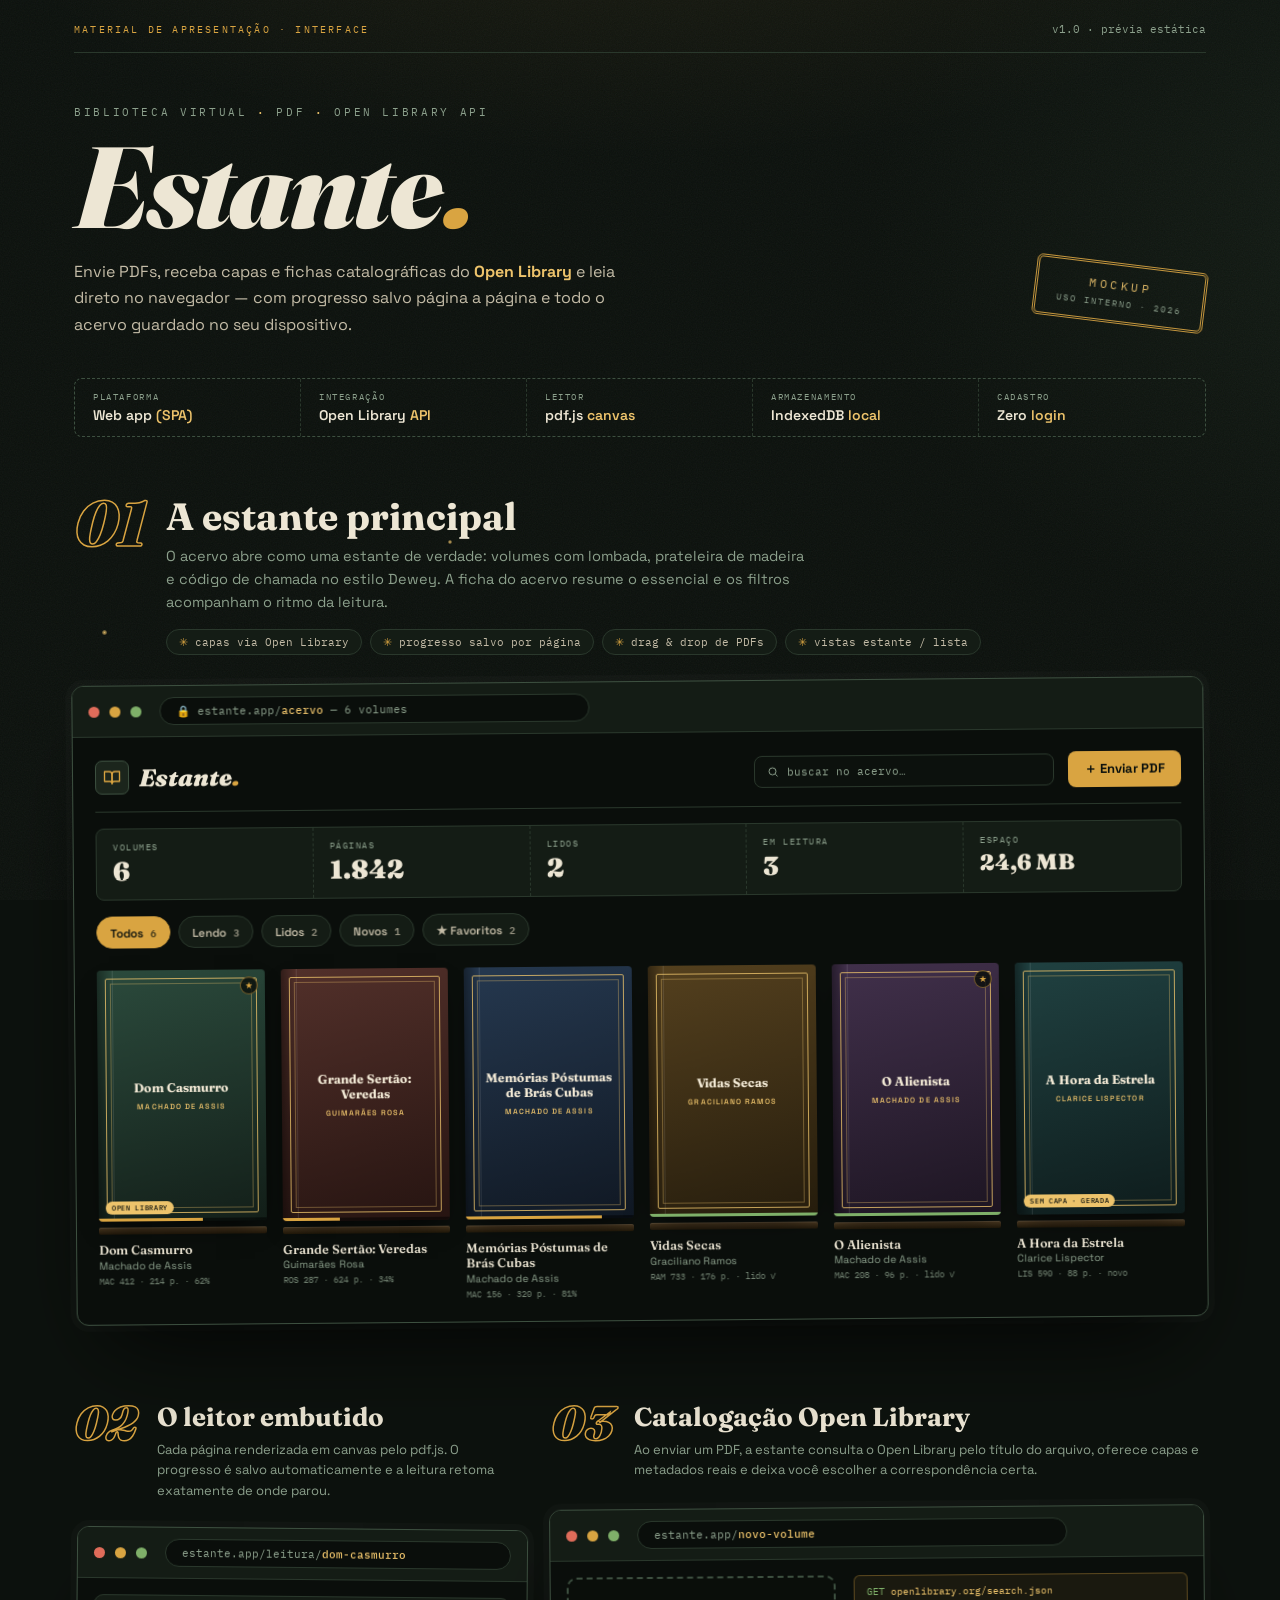
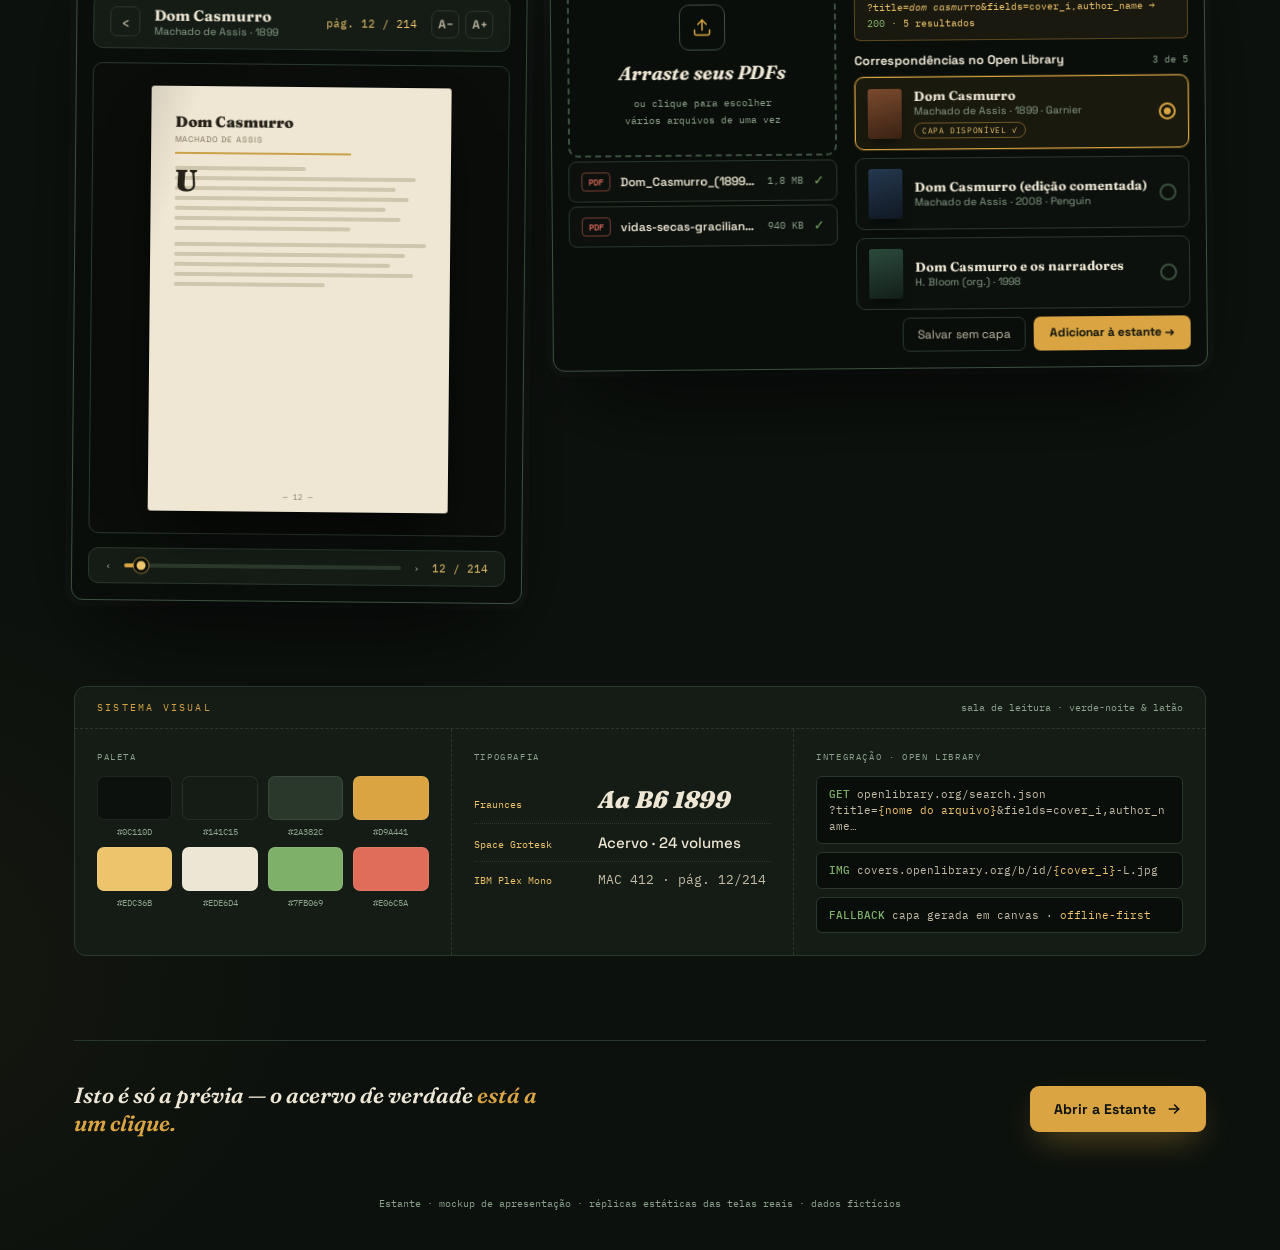
==== public/mockup.html @ 426e24e7 "task snapshot 848d4f29-ec93-4cf8-9ff9-d330c92dd422" ====
<!doctype html>
<html lang="pt-BR">
<head>
<meta charset="UTF-8" />
<meta name="viewport" content="width=device-width, initial-scale=1.0" />
<title>Estante · Mockup de apresentação</title>
<link rel="preconnect" href="https://fonts.googleapis.com" />
<link rel="preconnect" href="https://fonts.gstatic.com" crossorigin />
<link href="https://fonts.googleapis.com/css2?family=Fraunces:ital,opsz,wght@0,9..144,500;0,9..144,600;0,9..144,700;0,9..144,900;1,9..144,600;1,9..144,900&family=IBM+Plex+Mono:wght@400;500&family=Space+Grotesk:wght@400;500;600;700&display=swap" rel="stylesheet" />
<style>
  :root {
    --night: #0c110d;
    --deep: #0a0e0b;
    --surface: #141c15;
    --raise: #1b251c;
    --line: #2a382c;
    --line2: #3d5040;
    --paper: #ede6d4;
    --paper2: #c4bca7;
    --muted: #8ca08c;
    --brass: #d9a441;
    --brass2: #edc36b;
    --moss: #7fb069;
    --ember: #e06c5a;
    --page: #efe7d3;
  }
  * { box-sizing: border-box; margin: 0; padding: 0; }
  html { scroll-behavior: smooth; }
  body {
    font-family: "Space Grotesk", sans-serif;
    color: var(--paper);
    background:
      radial-gradient(1100px 520px at 50% -180px, rgba(217,164,65,.09), transparent 65%),
      radial-gradient(900px 700px at 110% 8%, rgba(63,92,66,.14), transparent 60%),
      radial-gradient(800px 700px at -10% 90%, rgba(217,164,65,.05), transparent 55%),
      var(--night);
    min-height: 100vh;
    overflow-x: hidden;
  }
  body::before {
    content: ""; position: fixed; inset: 0; z-index: 0; pointer-events: none; opacity: .05;
    background-image: url("data:image/svg+xml,%3Csvg xmlns='http://www.w3.org/2000/svg' width='140' height='140'%3E%3Cfilter id='n'%3E%3CfeTurbulence type='fractalNoise' baseFrequency='0.85' numOctaves='3' stitchTiles='stitch'/%3E%3C/filter%3E%3Crect width='100%25' height='100%25' filter='url(%23n)'/%3E%3C/svg%3E");
  }
  ::selection { background: rgba(217,164,65,.35); color: #fff8e8; }
  .wrap { max-width: 1180px; margin: 0 auto; padding: 0 24px; position: relative; z-index: 1; }
  .mono { font-family: "IBM Plex Mono", monospace; }
  .disp { font-family: "Fraunces", Georgia, serif; }

  /* poeira dourada */
  .dust { position: fixed; border-radius: 9999px; pointer-events: none; z-index: 0;
    background: radial-gradient(circle, rgba(237,195,107,.9), rgba(237,195,107,0));
    animation: float linear infinite; }
  @keyframes float {
    0% { transform: translateY(20px); opacity: 0; }
    12% { opacity: .5; } 85% { opacity: .25; }
    100% { transform: translateY(-60vh) translateX(26px); opacity: 0; }
  }

  /* cabeçalho ficha catalográfica */
  .topline { display: flex; justify-content: space-between; align-items: center; padding: 22px 0 16px;
    border-bottom: 1px solid var(--line); }
  .topline .tag { font-size: 10px; letter-spacing: .22em; text-transform: uppercase; color: var(--brass); }
  .topline .ver { font-size: 11px; color: var(--muted); }

  .masthead { display: grid; grid-template-columns: 1fr auto; align-items: end; gap: 24px; padding: 52px 0 26px; }
  .kicker { font-size: 11px; letter-spacing: .24em; text-transform: uppercase; color: var(--muted); }
  .kicker b { color: var(--brass2); font-weight: 500; }
  h1 { font-family: "Fraunces", serif; font-weight: 900; font-style: italic;
    font-size: clamp(56px, 9vw, 118px); line-height: .92; letter-spacing: -.02em; margin-top: 14px; }
  h1 .amp { color: var(--brass); }
  .lede { max-width: 560px; margin-top: 20px; color: var(--paper2); font-size: 16px; line-height: 1.65; }
  .stamp { justify-self: end; transform: rotate(7deg); border: 3px double var(--brass);
    color: var(--brass2); padding: 12px 20px; text-align: center; border-radius: 6px;
    font-family: "IBM Plex Mono", monospace; font-size: 12px; letter-spacing: .3em; text-transform: uppercase;
    opacity: .9; animation: stampIn .5s cubic-bezier(.2,1.4,.4,1) .3s both; margin-bottom: 14px; }
  .stamp small { display: block; font-size: 9px; letter-spacing: .22em; color: var(--muted); margin-top: 5px; }
  @keyframes stampIn { from { opacity: 0; transform: rotate(16deg) scale(1.6); } to { opacity: .9; transform: rotate(7deg) scale(1); } }

  .specrow { display: flex; flex-wrap: wrap; gap: 0; border: 1px dashed var(--line2); border-radius: 8px;
    overflow: hidden; margin: 14px 0 60px; }
  .specrow > div { flex: 1 1 150px; padding: 12px 18px; border-right: 1px dashed var(--line); }
  .specrow > div:last-child { border-right: 0; }
  .specrow .k { font-family: "IBM Plex Mono", monospace; font-size: 9px; letter-spacing: .18em;
    text-transform: uppercase; color: var(--muted); }
  .specrow .v { font-size: 14px; font-weight: 600; margin-top: 4px; }
  .specrow .v em { color: var(--brass2); font-style: normal; }

  /* seções de tela */
  .screen-sec { margin-bottom: 84px; }
  .sec-head { display: grid; grid-template-columns: auto 1fr; gap: 20px; align-items: start; margin-bottom: 26px; }
  .sec-num { font-family: "Fraunces", serif; font-weight: 900; font-style: italic; font-size: 64px; line-height: .8;
    color: transparent; -webkit-text-stroke: 1.5px var(--brass); }
  .sec-head h2 { font-family: "Fraunces", serif; font-weight: 700; font-size: clamp(26px, 3.4vw, 38px); line-height: 1.05; }
  .sec-head p { color: var(--muted); font-size: 14.5px; line-height: 1.6; margin-top: 8px; max-width: 640px; }
  .points { display: flex; flex-wrap: wrap; gap: 8px; margin-top: 14px; }
  .points span { font-family: "IBM Plex Mono", monospace; font-size: 11px; color: var(--paper2);
    border: 1px solid var(--line); border-radius: 999px; padding: 5px 12px; background: var(--surface); }
  .points span::before { content: "✳ "; color: var(--brass); }

  /* moldura de navegador */
  .frame { border: 1px solid var(--line2); border-radius: 12px; overflow: hidden; background: var(--deep);
    box-shadow: 0 44px 90px -30px rgba(0,0,0,.85), 0 0 0 6px rgba(255,255,255,.02);
    transition: transform .45s cubic-bezier(.2,.7,.3,1), box-shadow .45s ease; }
  .frame:hover { transform: translateY(-8px) rotate(0deg) !important;
    box-shadow: 0 60px 110px -30px rgba(0,0,0,.9), 0 0 70px -18px rgba(217,164,65,.22); }
  .tilt-l { transform: rotate(-.5deg); }
  .tilt-r { transform: rotate(.55deg); }
  .chrome { display: flex; align-items: center; gap: 10px; padding: 11px 16px; background: var(--surface);
    border-bottom: 1px solid var(--line); }
  .chrome i { width: 11px; height: 11px; border-radius: 50%; display: inline-block; }
  .chrome .r { background: #e06c5a; } .chrome .y { background: #d9a441; } .chrome .g { background: #7fb069; }
  .chrome .url { margin-left: 8px; flex: 1; max-width: 430px; background: var(--deep); border: 1px solid var(--line);
    border-radius: 999px; padding: 6px 16px; font-family: "IBM Plex Mono", monospace; font-size: 11px; color: var(--muted);
    white-space: nowrap; overflow: hidden; text-overflow: ellipsis; }
  .chrome .url b { color: var(--brass2); font-weight: 500; }
  .canvas { padding: 22px; }

  /* ===== réplica 1: estante ===== */
  .appbar { display: flex; align-items: center; gap: 14px; padding-bottom: 16px; border-bottom: 1px solid var(--line); }
  .mark { display: flex; align-items: center; gap: 10px; }
  .mark .glyph { width: 34px; height: 34px; border-radius: 7px; background: var(--raise); border: 1px solid var(--line2);
    display: grid; place-items: center; }
  .mark .glyph svg { width: 18px; height: 18px; }
  .mark .nm { font-family: "Fraunces", serif; font-weight: 900; font-style: italic; font-size: 24px; }
  .mark .nm span { color: var(--brass); }
  .search { flex: 1; max-width: 300px; margin-left: auto; display: flex; align-items: center; gap: 8px;
    background: var(--night); border: 1px solid var(--line); border-radius: 8px; padding: 8px 12px; color: var(--muted);
    font-family: "IBM Plex Mono", monospace; font-size: 11px; }
  .btn-brass { background: var(--brass); color: var(--night); font-weight: 700; font-size: 13px; border-radius: 8px;
    padding: 9px 16px; white-space: nowrap; }
  .stats { display: grid; grid-template-columns: repeat(5, 1fr); border: 1px solid var(--line); border-radius: 8px;
    margin: 16px 0; background: var(--surface); }
  .stats > div { padding: 12px 16px; border-right: 1px dashed var(--line); }
  .stats > div:last-child { border-right: 0; }
  .stats .k { font-family: "IBM Plex Mono", monospace; font-size: 8.5px; letter-spacing: .18em;
    text-transform: uppercase; color: var(--muted); }
  .stats .v { font-family: "Fraunces", serif; font-weight: 900; font-size: 26px; margin-top: 3px; }
  .chips { display: flex; gap: 8px; margin-bottom: 22px; }
  .chip { border: 1px solid var(--line); border-radius: 999px; padding: 6px 13px; font-size: 11.5px; font-weight: 600;
    color: var(--paper2); background: var(--surface); }
  .chip.on { background: var(--brass); color: var(--night); border-color: var(--brass); }
  .chip small { font-family: "IBM Plex Mono", monospace; font-size: 9.5px; opacity: .75; margin-left: 4px; }

  .shelfgrid { display: grid; grid-template-columns: repeat(6, 1fr); gap: 16px; }
  .vol {}
  .cov { position: relative; aspect-ratio: 2/3; border-radius: 4px; overflow: hidden;
    box-shadow: 0 12px 26px -12px rgba(0,0,0,.85); transition: transform .35s cubic-bezier(.2,.7,.3,1); }
  .vol:hover .cov { transform: translateY(-7px); }
  .cov .inner { position: absolute; inset: 8px; border: 1.5px solid rgba(237,195,107,.8); border-radius: 2px;
    display: flex; flex-direction: column; align-items: center; justify-content: center; text-align: center; padding: 8px; }
  .cov .inner::after { content: ""; position: absolute; inset: 4px; border: 1px solid rgba(237,195,107,.35); }
  .cov .bt { font-family: "Fraunces", serif; font-weight: 700; font-size: 12.5px; line-height: 1.2; color: #f3ead6; }
  .cov .ba { font-size: 7.5px; letter-spacing: .14em; text-transform: uppercase; color: rgba(237,195,107,.95);
    margin-top: 7px; font-weight: 600; }
  .cov .spine { position: absolute; inset: 0 auto 0 0; width: 9%;
    background: linear-gradient(90deg, rgba(0,0,0,.4), transparent); }
  .cov .spine::after { content: ""; position: absolute; left: 9%; top: 0; bottom: 0; width: 1px; background: rgba(255,255,255,.1); left: 100%; }
  .cov .star { position: absolute; top: 7px; right: 7px; width: 18px; height: 18px; border-radius: 50%;
    background: rgba(10,14,11,.8); border: 1px solid rgba(217,164,65,.5); display: grid; place-items: center;
    color: var(--brass); font-size: 9px; }
  .cov .prog { position: absolute; left: 0; right: 0; bottom: 0; height: 3px; background: rgba(0,0,0,.5); }
  .cov .prog i { display: block; height: 100%; background: var(--brass); }
  .cov .prog i.done { background: var(--moss); }
  .cov .ol { position: absolute; left: 7px; bottom: 7px; font-family: "IBM Plex Mono", monospace; font-size: 6.5px;
    letter-spacing: .1em; color: var(--night); background: var(--brass2); padding: 2px 6px; border-radius: 99px; font-weight: 500; }
  .wood { margin-top: 6px; height: 7px; border-radius: 2px;
    background: linear-gradient(180deg, #4a3820, #332614 55%, #211809);
    box-shadow: 0 6px 10px -4px rgba(0,0,0,.7), inset 0 1px 0 rgba(255,255,255,.08); }
  .cap { margin-top: 8px; }
  .cap .t { font-family: "Fraunces", serif; font-weight: 600; font-size: 12.5px; line-height: 1.25; }
  .cap .a { font-size: 10.5px; color: var(--muted); margin-top: 1px; }
  .cap .cn { font-family: "IBM Plex Mono", monospace; font-size: 8.5px; color: rgba(140,160,140,.8); margin-top: 3px; }

  /* ===== réplica 2: leitor ===== */
  .duo { display: grid; grid-template-columns: 1.25fr 1fr; gap: 26px; align-items: start; }
  .r-toolbar { display: flex; align-items: center; gap: 14px; background: var(--surface); border: 1px solid var(--line);
    border-radius: 10px; padding: 10px 16px; }
  .r-toolbar .back { width: 30px; height: 30px; border-radius: 7px; border: 1px solid var(--line); display: grid;
    place-items: center; color: var(--paper2); font-size: 16px; }
  .r-toolbar .tt { font-family: "Fraunces", serif; font-weight: 700; font-size: 15px; }
  .r-toolbar .tt small { display: block; font-family: "Space Grotesk", sans-serif; font-weight: 400; font-size: 10.5px; color: var(--muted); }
  .r-toolbar .pg { margin-left: auto; font-family: "IBM Plex Mono", monospace; font-size: 11px; color: var(--brass2); }
  .r-toolbar .zoom { display: flex; gap: 6px; }
  .r-toolbar .zoom b { width: 28px; height: 28px; border: 1px solid var(--line); border-radius: 7px; display: grid;
    place-items: center; font-size: 12px; color: var(--paper2); font-weight: 600; }
  .r-body { margin-top: 14px; background: #0a0d0a; border: 1px solid var(--line); border-radius: 10px; padding: 22px;
    display: grid; place-items: center; }
  .page { width: min(300px, 100%); aspect-ratio: 595/842; background: var(--page); border-radius: 3px; position: relative;
    box-shadow: 0 24px 50px -18px rgba(0,0,0,.9), 0 0 0 1px rgba(0,0,0,.4); padding: 26px 24px;
    background-image: linear-gradient(105deg, rgba(0,0,0,.10), transparent 12%); }
  .page .ph { font-family: "Fraunces", serif; font-weight: 900; font-size: 15px; color: #26221a; }
  .page .pa { font-size: 8px; letter-spacing: .12em; text-transform: uppercase; color: #7a6f57; margin: 3px 0 8px; }
  .page .rule { height: 1.5px; background: #c9a24a; margin-bottom: 12px; width: 70%; }
  .page .ln { height: 4px; border-radius: 2px; background: #cfc6ae; margin-bottom: 6px; }
  .page .dc { float: left; font-family: "Fraunces", serif; font-weight: 900; font-size: 30px; line-height: .9;
    color: #26221a; margin: 1px 6px 0 0; }
  .page .pn { position: absolute; bottom: 10px; left: 0; right: 0; text-align: center;
    font-family: "IBM Plex Mono", monospace; font-size: 8px; color: #8a7f64; }
  .r-slider { margin-top: 14px; display: flex; align-items: center; gap: 12px; background: var(--surface);
    border: 1px solid var(--line); border-radius: 10px; padding: 10px 16px; }
  .r-slider .tr { flex: 1; height: 4px; border-radius: 4px;
    background: linear-gradient(90deg, var(--brass) 6%, var(--line) 6%); position: relative; }
  .r-slider .tr i { position: absolute; left: 6%; top: 50%; transform: translate(-50%,-50%); width: 15px; height: 15px;
    border-radius: 50%; background: var(--brass2); border: 3px solid var(--deep);
    box-shadow: 0 0 0 1px rgba(217,164,65,.6); }
  .r-slider .lb { font-family: "IBM Plex Mono", monospace; font-size: 10.5px; color: var(--muted); white-space: nowrap; }

  /* ===== réplica 3: catalogação ===== */
  .cat { display: grid; grid-template-columns: 1fr 1.2fr; gap: 18px; }
  .drop { border: 2px dashed var(--line2); border-radius: 10px; display: flex; flex-direction: column; gap: 10px;
    align-items: center; justify-content: center; text-align: center; padding: 26px 18px; background: rgba(10,14,11,.5); }
  .drop .ic { width: 46px; height: 46px; border-radius: 10px; border: 1px solid var(--line2); display: grid;
    place-items: center; color: var(--brass); }
  .drop .h { font-family: "Fraunces", serif; font-weight: 700; font-style: italic; font-size: 19px; }
  .drop .s { font-family: "IBM Plex Mono", monospace; font-size: 10px; color: var(--muted); line-height: 1.7; }
  .filechip { display: flex; align-items: center; gap: 10px; border: 1px solid var(--line); border-radius: 8px;
    background: var(--night); padding: 10px 12px; margin-top: 4px; }
  .filechip .pdf { font-family: "IBM Plex Mono", monospace; font-size: 9px; font-weight: 500; color: var(--ember);
    border: 1px solid rgba(224,108,90,.5); border-radius: 4px; padding: 3px 6px; }
  .filechip .fn { font-size: 12px; font-weight: 600; flex: 1; white-space: nowrap; overflow: hidden; text-overflow: ellipsis; }
  .filechip .fs { font-family: "IBM Plex Mono", monospace; font-size: 10px; color: var(--muted); }
  .filechip .ok { color: var(--moss); font-size: 13px; }
  .api-chip { font-family: "IBM Plex Mono", monospace; font-size: 10px; color: var(--brass2); background: rgba(217,164,65,.08);
    border: 1px solid rgba(217,164,65,.35); border-radius: 6px; padding: 8px 12px; line-height: 1.6; margin-bottom: 12px; }
  .api-chip .mth { color: var(--moss); }
  .res-head { display: flex; align-items: center; justify-content: space-between; margin-bottom: 8px; }
  .res-head .t { font-size: 12.5px; font-weight: 700; }
  .res-head .n { font-family: "IBM Plex Mono", monospace; font-size: 10px; color: var(--muted); }
  .match { display: flex; gap: 12px; align-items: center; border: 1px solid var(--line); border-radius: 9px;
    padding: 10px 12px; margin-bottom: 8px; background: var(--night); transition: border-color .25s, transform .25s; }
  .match:hover { transform: translateX(4px); }
  .match.sel { border-color: var(--brass); background: rgba(217,164,65,.07); box-shadow: 0 0 0 1px rgba(217,164,65,.25); }
  .match .mc { width: 34px; height: 50px; border-radius: 3px; flex-shrink: 0; box-shadow: 0 6px 12px -5px rgba(0,0,0,.7); }
  .match .mi { flex: 1; min-width: 0; }
  .match .mt { font-family: "Fraunces", serif; font-weight: 700; font-size: 13px; white-space: nowrap; overflow: hidden; text-overflow: ellipsis; }
  .match .ma { font-size: 10.5px; color: var(--muted); margin-top: 1px; }
  .match .badge { font-family: "IBM Plex Mono", monospace; font-size: 8px; letter-spacing: .08em; color: var(--brass2);
    border: 1px solid rgba(217,164,65,.45); border-radius: 99px; padding: 2px 7px; margin-top: 4px; display: inline-block; }
  .match .rd { width: 17px; height: 17px; border-radius: 50%; border: 2px solid var(--line2); flex-shrink: 0; position: relative; }
  .match.sel .rd { border-color: var(--brass); }
  .match.sel .rd::after { content: ""; position: absolute; inset: 3px; border-radius: 50%; background: var(--brass); }
  .cat-foot { display: flex; gap: 8px; justify-content: flex-end; margin-top: 6px; }
  .cat-foot .ghost { border: 1px solid var(--line); border-radius: 7px; padding: 8px 14px; font-size: 12px; color: var(--paper2); }
  .cat-foot .go { background: var(--brass); color: var(--night); font-weight: 700; font-size: 12px; border-radius: 7px; padding: 8px 16px; }

  /* tokens */
  .tokens { border: 1px solid var(--line); border-radius: 12px; background: var(--surface); overflow: hidden; margin-bottom: 84px; }
  .tokens .hd { padding: 14px 22px; border-bottom: 1px dashed var(--line); display: flex; justify-content: space-between; align-items: center; }
  .tokens .hd .t { font-family: "IBM Plex Mono", monospace; font-size: 10px; letter-spacing: .22em; text-transform: uppercase; color: var(--brass); }
  .tokens .grid { display: grid; grid-template-columns: 1.1fr 1fr 1.2fr; }
  .tokens .cell { padding: 22px; border-right: 1px dashed var(--line); }
  .tokens .cell:last-child { border-right: 0; }
  .tokens .ck { font-family: "IBM Plex Mono", monospace; font-size: 9px; letter-spacing: .18em; text-transform: uppercase; color: var(--muted); margin-bottom: 14px; }
  .swatches { display: grid; grid-template-columns: repeat(4, 1fr); gap: 10px; }
  .sw { text-align: center; }
  .sw i { display: block; height: 44px; border-radius: 7px; border: 1px solid rgba(255,255,255,.08); }
  .sw span { font-family: "IBM Plex Mono", monospace; font-size: 8.5px; color: var(--muted); display: block; margin-top: 6px; }
  .type-spec .row { display: flex; align-items: baseline; gap: 14px; padding: 9px 0; border-bottom: 1px dotted var(--line); }
  .type-spec .row:last-child { border-bottom: 0; }
  .type-spec .nm { font-family: "IBM Plex Mono", monospace; font-size: 10px; color: var(--brass2); width: 110px; flex-shrink: 0; }
  .type-spec .f-disp { font-family: "Fraunces", serif; font-weight: 900; font-style: italic; font-size: 24px; }
  .type-spec .f-body { font-size: 15px; font-weight: 500; }
  .type-spec .f-mono { font-family: "IBM Plex Mono", monospace; font-size: 12.5px; color: var(--paper2); }
  .endpoints { display: flex; flex-direction: column; gap: 8px; }
  .endpoints code { font-family: "IBM Plex Mono", monospace; font-size: 10.5px; background: var(--deep); border: 1px solid var(--line);
    border-radius: 6px; padding: 9px 12px; color: var(--paper2); line-height: 1.55; word-break: break-all; }
  .endpoints code b { color: var(--moss); font-weight: 500; }
  .endpoints code em { color: var(--brass2); font-style: normal; }

  /* rodapé */
  .foot { border-top: 1px solid var(--line); padding: 40px 0 60px; display: flex; flex-wrap: wrap; gap: 20px;
    align-items: center; justify-content: space-between; }
  .foot .msg { font-family: "Fraunces", serif; font-style: italic; font-weight: 600; font-size: 22px; max-width: 480px; }
  .foot .msg span { color: var(--brass); }
  .foot a.live { display: inline-flex; align-items: center; gap: 10px; background: var(--brass); color: var(--night);
    font-weight: 700; font-size: 14px; border-radius: 9px; padding: 14px 24px; text-decoration: none;
    box-shadow: 0 14px 34px -10px rgba(217,164,65,.45); transition: transform .25s, background .25s; }
  .foot a.live:hover { transform: translateY(-3px); background: var(--brass2); }

  .reveal { opacity: 0; transform: translateY(26px); transition: opacity .7s ease, transform .7s cubic-bezier(.2,.7,.3,1); }
  .reveal.in { opacity: 1; transform: none; }

  @media (max-width: 980px) {
    .duo, .cat, .tokens .grid { grid-template-columns: 1fr; }
    .tokens .cell { border-right: 0; border-bottom: 1px dashed var(--line); }
    .tokens .cell:last-child { border-bottom: 0; }
    .shelfgrid { grid-template-columns: repeat(3, 1fr); }
    .stats { grid-template-columns: repeat(3, 1fr); }
    .stats > div:nth-child(3n) { border-right: 0; }
    .stats > div { border-bottom: 1px dashed var(--line); }
    .stats > div:nth-child(n+4) { border-bottom: 0; }
    .masthead { grid-template-columns: 1fr; }
    .stamp { justify-self: start; }
  }
  @media (max-width: 560px) {
    .shelfgrid { grid-template-columns: repeat(2, 1fr); }
    .stats { grid-template-columns: repeat(2, 1fr); }
  }
</style>
</head>
<body>

<span class="dust" style="left:8%;  top:70%; width:5px; height:5px; animation-duration:11s;"></span>
<span class="dust" style="left:22%; top:85%; width:3px; height:3px; animation-duration:14s; animation-delay:2s;"></span>
<span class="dust" style="left:47%; top:92%; width:4px; height:4px; animation-duration:12s; animation-delay:5s;"></span>
<span class="dust" style="left:68%; top:80%; width:6px; height:6px; animation-duration:15s; animation-delay:1s;"></span>
<span class="dust" style="left:86%; top:88%; width:3px; height:3px; animation-duration:10s; animation-delay:4s;"></span>
<span class="dust" style="left:35%; top:60%; width:4px; height:4px; animation-duration:13s; animation-delay:7s;"></span>

<div class="wrap">

  <!-- topo -->
  <div class="topline">
    <span class="tag mono">Material de apresentação · interface</span>
    <span class="ver mono">v1.0 · prévia estática</span>
  </div>

  <header class="masthead">
    <div>
      <p class="kicker mono">Biblioteca virtual <b>·</b> PDF <b>·</b> Open Library API</p>
      <h1>Estante<span class="amp">.</span></h1>
      <p class="lede">
        Envie PDFs, receba capas e fichas catalográficas do <strong style="color:var(--brass2)">Open Library</strong>
        e leia direto no navegador — com progresso salvo página a página e todo o acervo guardado no seu dispositivo.
      </p>
    </div>
    <div class="stamp">Mockup<small>uso interno · 2026</small></div>
  </header>

  <div class="specrow reveal">
    <div><p class="k">Plataforma</p><p class="v">Web app <em>(SPA)</em></p></div>
    <div><p class="k">Integração</p><p class="v">Open Library <em>API</em></p></div>
    <div><p class="k">Leitor</p><p class="v">pdf.js <em>canvas</em></p></div>
    <div><p class="k">Armazenamento</p><p class="v">IndexedDB <em>local</em></p></div>
    <div><p class="k">Cadastro</p><p class="v">Zero <em>login</em></p></div>
  </div>

  <!-- TELA 01 -->
  <section class="screen-sec reveal">
    <div class="sec-head">
      <div class="sec-num">01</div>
      <div>
        <h2>A estante principal</h2>
        <p>
          O acervo abre como uma estante de verdade: volumes com lombada, prateleira de madeira e código de chamada
          no estilo Dewey. A ficha do acervo resume o essencial e os filtros acompanham o ritmo da leitura.
        </p>
        <div class="points">
          <span>capas via Open Library</span>
          <span>progresso salvo por página</span>
          <span>drag &amp; drop de PDFs</span>
          <span>vistas estante / lista</span>
        </div>
      </div>
    </div>

    <div class="frame tilt-l">
      <div class="chrome">
        <i class="r"></i><i class="y"></i><i class="g"></i>
        <div class="url">🔒 estante.app/<b>acervo</b> — 6 volumes</div>
      </div>
      <div class="canvas">
        <div class="appbar">
          <div class="mark">
            <div class="glyph">
              <svg viewBox="0 0 24 24" fill="none" stroke="#d9a441" stroke-width="1.8" stroke-linecap="round" stroke-linejoin="round"><path d="M2 4h6a4 4 0 0 1 4 4v12a3 3 0 0 0-3-3H2z"/><path d="M22 4h-6a4 4 0 0 0-4 4v12a3 3 0 0 1 3-3h7z"/></svg>
            </div>
            <div class="nm">Estante<span>.</span></div>
          </div>
          <div class="search">
            <svg width="12" height="12" viewBox="0 0 24 24" fill="none" stroke="currentColor" stroke-width="2"><circle cx="11" cy="11" r="7"/><path d="m21 21-4.3-4.3"/></svg>
            buscar no acervo…
          </div>
          <div class="btn-brass">＋ Enviar PDF</div>
        </div>

        <div class="stats">
          <div><p class="k">Volumes</p><p class="v">6</p></div>
          <div><p class="k">Páginas</p><p class="v">1.842</p></div>
          <div><p class="k">Lidos</p><p class="v">2</p></div>
          <div><p class="k">Em leitura</p><p class="v">3</p></div>
          <div><p class="k">Espaço</p><p class="v" style="font-size:22px;">24,6 MB</p></div>
        </div>

        <div class="chips">
          <span class="chip on">Todos <small>6</small></span>
          <span class="chip">Lendo <small>3</small></span>
          <span class="chip">Lidos <small>2</small></span>
          <span class="chip">Novos <small>1</small></span>
          <span class="chip">★ Favoritos <small>2</small></span>
        </div>

        <div class="shelfgrid">
          <div class="vol">
            <div class="cov" style="background:linear-gradient(165deg,#2b4a3c,#131f19);">
              <div class="spine"></div>
              <div class="inner"><div class="bt">Dom Casmurro</div><div class="ba">Machado de Assis</div></div>
              <div class="star">★</div>
              <div class="prog"><i style="width:62%"></i></div>
              <div class="ol">OPEN LIBRARY</div>
            </div>
            <div class="wood"></div>
            <div class="cap"><div class="t">Dom Casmurro</div><div class="a">Machado de Assis</div><div class="cn">MAC 412 · 214 p. · 62%</div></div>
          </div>
          <div class="vol">
            <div class="cov" style="background:linear-gradient(165deg,#52302a,#261411);">
              <div class="spine"></div>
              <div class="inner"><div class="bt">Grande Sertão: Veredas</div><div class="ba">Guimarães Rosa</div></div>
              <div class="prog"><i style="width:34%"></i></div>
            </div>
            <div class="wood"></div>
            <div class="cap"><div class="t">Grande Sertão: Veredas</div><div class="a">Guimarães Rosa</div><div class="cn">ROS 287 · 624 p. · 34%</div></div>
          </div>
          <div class="vol">
            <div class="cov" style="background:linear-gradient(165deg,#25384f,#101823);">
              <div class="spine"></div>
              <div class="inner"><div class="bt">Memórias Póstumas de Brás Cubas</div><div class="ba">Machado de Assis</div></div>
              <div class="prog"><i style="width:81%"></i></div>
            </div>
            <div class="wood"></div>
            <div class="cap"><div class="t">Memórias Póstumas de Brás Cubas</div><div class="a">Machado de Assis</div><div class="cn">MAC 156 · 320 p. · 81%</div></div>
          </div>
          <div class="vol">
            <div class="cov" style="background:linear-gradient(165deg,#54401e,#261d0d);">
              <div class="spine"></div>
              <div class="inner"><div class="bt">Vidas Secas</div><div class="ba">Graciliano Ramos</div></div>
              <div class="prog"><i class="done" style="width:100%"></i></div>
            </div>
            <div class="wood"></div>
            <div class="cap"><div class="t">Vidas Secas</div><div class="a">Graciliano Ramos</div><div class="cn">RAM 733 · 176 p. · lido ✓</div></div>
          </div>
          <div class="vol">
            <div class="cov" style="background:linear-gradient(165deg,#41304b,#1d1522);">
              <div class="spine"></div>
              <div class="inner"><div class="bt">O Alienista</div><div class="ba">Machado de Assis</div></div>
              <div class="star">★</div>
              <div class="prog"><i class="done" style="width:100%"></i></div>
            </div>
            <div class="wood"></div>
            <div class="cap"><div class="t">O Alienista</div><div class="a">Machado de Assis</div><div class="cn">MAC 208 · 96 p. · lido ✓</div></div>
          </div>
          <div class="vol">
            <div class="cov" style="background:linear-gradient(165deg,#204141,#0e1c1c);">
              <div class="spine"></div>
              <div class="inner"><div class="bt">A Hora da Estrela</div><div class="ba">Clarice Lispector</div></div>
              <div class="ol">SEM CAPA · GERADA</div>
            </div>
            <div class="wood"></div>
            <div class="cap"><div class="t">A Hora da Estrela</div><div class="a">Clarice Lispector</div><div class="cn">LIS 590 · 88 p. · novo</div></div>
          </div>
        </div>
      </div>
    </div>
  </section>

  <!-- TELA 02 + 03 -->
  <div class="duo">
    <section class="screen-sec reveal" style="margin-bottom:0;">
      <div class="sec-head" style="grid-template-columns:auto 1fr;">
        <div class="sec-num" style="font-size:48px;">02</div>
        <div>
          <h2 style="font-size:26px;">O leitor embutido</h2>
          <p style="font-size:13px;">
            Cada página renderizada em canvas pelo pdf.js. O progresso é salvo automaticamente
            e a leitura retoma exatamente de onde parou.
          </p>
        </div>
      </div>
      <div class="frame tilt-r">
        <div class="chrome">
          <i class="r"></i><i class="y"></i><i class="g"></i>
          <div class="url">estante.app/leitura/<b>dom-casmurro</b></div>
        </div>
        <div class="canvas" style="padding:16px;">
          <div class="r-toolbar">
            <div class="back">‹</div>
            <div class="tt">Dom Casmurro<small>Machado de Assis · 1899</small></div>
            <div class="pg">pág. 12 / 214</div>
            <div class="zoom"><b>A−</b><b>A+</b></div>
          </div>
          <div class="r-body">
            <div class="page">
              <div class="ph">Dom Casmurro</div>
              <div class="pa">Machado de Assis</div>
              <div class="rule"></div>
              <div class="dc">U</div>
              <div class="ln" style="width:52%"></div>
              <div class="ln" style="width:96%"></div>
              <div class="ln" style="width:88%"></div>
              <div class="ln" style="width:93%"></div>
              <div class="ln" style="width:84%"></div>
              <div class="ln" style="width:90%"></div>
              <div class="ln" style="width:70%"></div>
              <div class="ln" style="width:100%; margin-top:12px;"></div>
              <div class="ln" style="width:92%"></div>
              <div class="ln" style="width:86%"></div>
              <div class="ln" style="width:95%"></div>
              <div class="ln" style="width:60%"></div>
              <div class="pn">— 12 —</div>
            </div>
          </div>
          <div class="r-slider">
            <span class="lb">‹</span>
            <div class="tr"><i></i></div>
            <span class="lb">›</span>
            <span class="lb" style="color:var(--brass2);">12 / 214</span>
          </div>
        </div>
      </div>
    </section>

    <section class="screen-sec reveal" style="margin-bottom:0;">
      <div class="sec-head" style="grid-template-columns:auto 1fr;">
        <div class="sec-num" style="font-size:48px;">03</div>
        <div>
          <h2 style="font-size:26px;">Catalogação Open Library</h2>
          <p style="font-size:13px;">
            Ao enviar um PDF, a estante consulta o Open Library pelo título do arquivo,
            oferece capas e metadados reais e deixa você escolher a correspondência certa.
          </p>
        </div>
      </div>
      <div class="frame tilt-l">
        <div class="chrome">
          <i class="r"></i><i class="y"></i><i class="g"></i>
          <div class="url">estante.app/<b>novo-volume</b></div>
        </div>
        <div class="canvas" style="padding:16px;">
          <div class="cat">
            <div>
              <div class="drop">
                <div class="ic">
                  <svg width="20" height="20" viewBox="0 0 24 24" fill="none" stroke="currentColor" stroke-width="1.8" stroke-linecap="round" stroke-linejoin="round"><path d="M21 15v4a2 2 0 0 1-2 2H5a2 2 0 0 1-2-2v-4"/><path d="m7 8 5-5 5 5"/><path d="M12 3v12"/></svg>
                </div>
                <div class="h">Arraste seus PDFs</div>
                <div class="s">ou clique para escolher<br/>vários arquivos de uma vez</div>
              </div>
              <div class="filechip">
                <span class="pdf">PDF</span>
                <span class="fn">Dom_Casmurro_(1899).pdf</span>
                <span class="fs">1,8 MB</span>
                <span class="ok">✓</span>
              </div>
              <div class="filechip">
                <span class="pdf">PDF</span>
                <span class="fn">vidas-secas-graciliano.pdf</span>
                <span class="fs">940 KB</span>
                <span class="ok">✓</span>
              </div>
            </div>
            <div>
              <div class="api-chip">
                <span class="mth">GET</span> openlibrary.org/search.json<br/>
                ?title=<em>dom casmurro</em>&amp;fields=cover_i,author_name → <span class="mth">200</span> · 5 resultados
              </div>
              <div class="res-head">
                <span class="t">Correspondências no Open Library</span>
                <span class="n">3 de 5</span>
              </div>
              <div class="match sel">
                <div class="mc" style="background:linear-gradient(165deg,#7a4a2e,#3a2113);"></div>
                <div class="mi">
                  <div class="mt">Dom Casmurro</div>
                  <div class="ma">Machado de Assis · 1899 · Garnier</div>
                  <span class="badge">CAPA DISPONÍVEL ✓</span>
                </div>
                <div class="rd"></div>
              </div>
              <div class="match">
                <div class="mc" style="background:linear-gradient(165deg,#25384f,#101823);"></div>
                <div class="mi">
                  <div class="mt">Dom Casmurro (edição comentada)</div>
                  <div class="ma">Machado de Assis · 2008 · Penguin</div>
                </div>
                <div class="rd"></div>
              </div>
              <div class="match">
                <div class="mc" style="background:linear-gradient(165deg,#2b4a3c,#131f19);"></div>
                <div class="mi">
                  <div class="mt">Dom Casmurro e os narradores</div>
                  <div class="ma">H. Bloom (org.) · 1998</div>
                </div>
                <div class="rd"></div>
              </div>
              <div class="cat-foot">
                <span class="ghost">Salvar sem capa</span>
                <span class="go">Adicionar à estante →</span>
              </div>
            </div>
          </div>
        </div>
      </div>
    </section>
  </div>

  <div style="height:84px;"></div>

  <!-- TOKENS -->
  <section class="tokens reveal">
    <div class="hd">
      <span class="t">Sistema visual</span>
      <span class="mono" style="font-size:10px;color:var(--muted);">sala de leitura · verde-noite &amp; latão</span>
    </div>
    <div class="grid">
      <div class="cell">
        <p class="ck">Paleta</p>
        <div class="swatches">
          <div class="sw"><i style="background:#0c110d;"></i><span>#0C110D</span></div>
          <div class="sw"><i style="background:#141c15;"></i><span>#141C15</span></div>
          <div class="sw"><i style="background:#2a382c;"></i><span>#2A382C</span></div>
          <div class="sw"><i style="background:#d9a441;"></i><span>#D9A441</span></div>
          <div class="sw"><i style="background:#edc36b;"></i><span>#EDC36B</span></div>
          <div class="sw"><i style="background:#ede6d4;"></i><span>#EDE6D4</span></div>
          <div class="sw"><i style="background:#7fb069;"></i><span>#7FB069</span></div>
          <div class="sw"><i style="background:#e06c5a;"></i><span>#E06C5A</span></div>
        </div>
      </div>
      <div class="cell">
        <p class="ck">Tipografia</p>
        <div class="type-spec">
          <div class="row"><span class="nm">Fraunces</span><span class="f-disp">Aa Bb 1899</span></div>
          <div class="row"><span class="nm">Space Grotesk</span><span class="f-body">Acervo · 24 volumes</span></div>
          <div class="row"><span class="nm">IBM Plex Mono</span><span class="f-mono">MAC 412 · pág. 12/214</span></div>
        </div>
      </div>
      <div class="cell">
        <p class="ck">Integração · Open Library</p>
        <div class="endpoints">
          <code><b>GET</b> openlibrary.org/search.json<br/>?title=<em>{nome do arquivo}</em>&amp;fields=cover_i,author_name…</code>
          <code><b>IMG</b> covers.openlibrary.org/b/id/<em>{cover_i}</em>-L.jpg</code>
          <code><b>FALLBACK</b> capa gerada em canvas · <em>offline-first</em></code>
        </div>
      </div>
    </div>
  </section>

  <!-- rodapé -->
  <footer class="foot reveal">
    <p class="msg">Isto é só a prévia — o acervo de verdade <span>está a um clique.</span></p>
    <a class="live" href="./index.html">
      Abrir a Estante
      <svg width="16" height="16" viewBox="0 0 24 24" fill="none" stroke="currentColor" stroke-width="2.4" stroke-linecap="round" stroke-linejoin="round"><path d="M5 12h14"/><path d="m13 6 6 6-6 6"/></svg>
    </a>
  </footer>

  <p class="mono" style="text-align:center; font-size:10px; color:var(--muted); padding-bottom:40px;">
    Estante · mockup de apresentação · réplicas estáticas das telas reais · dados fictícios
  </p>
</div>

<script>
  const io = new IntersectionObserver((entries) => {
    entries.forEach((e) => { if (e.isIntersecting) { e.target.classList.add("in"); io.unobserve(e.target); } });
  }, { threshold: 0.12 });
  document.querySelectorAll(".reveal").forEach((el) => io.observe(el));
</script>
</body>
</html>
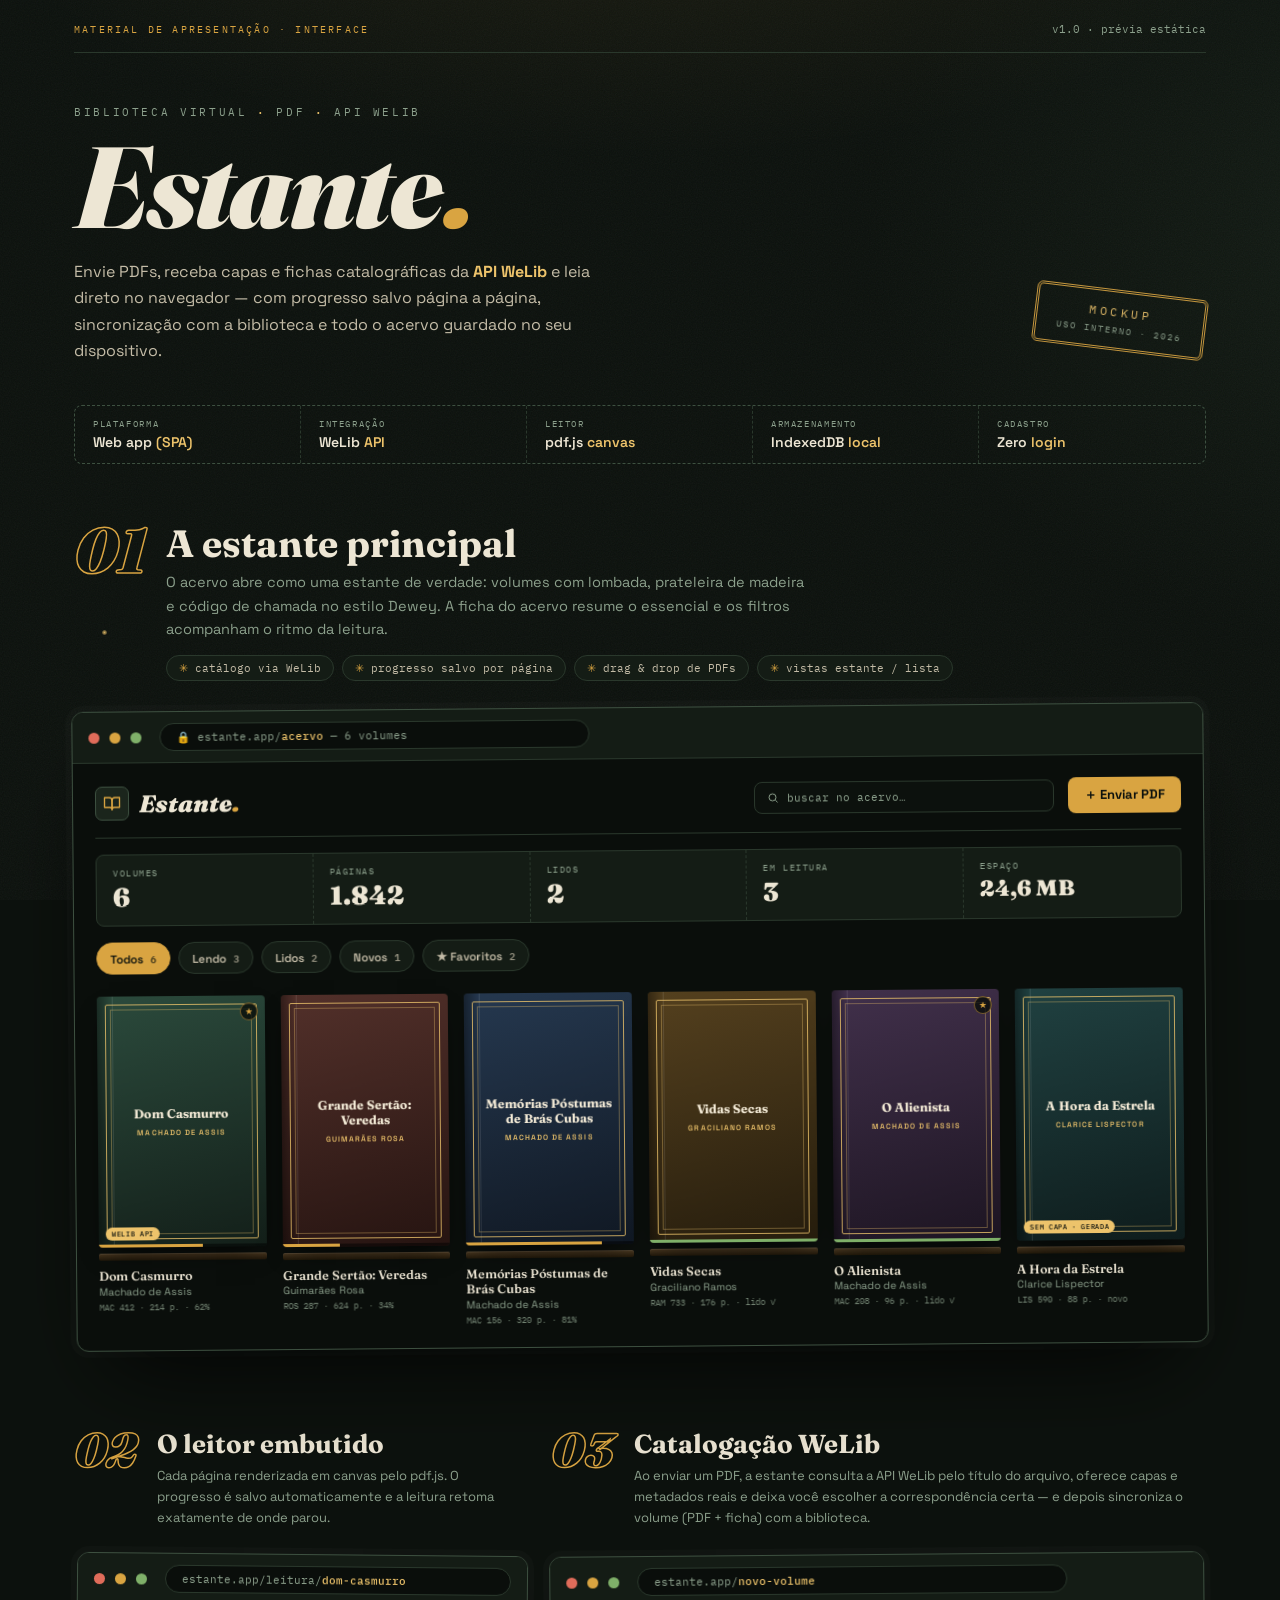
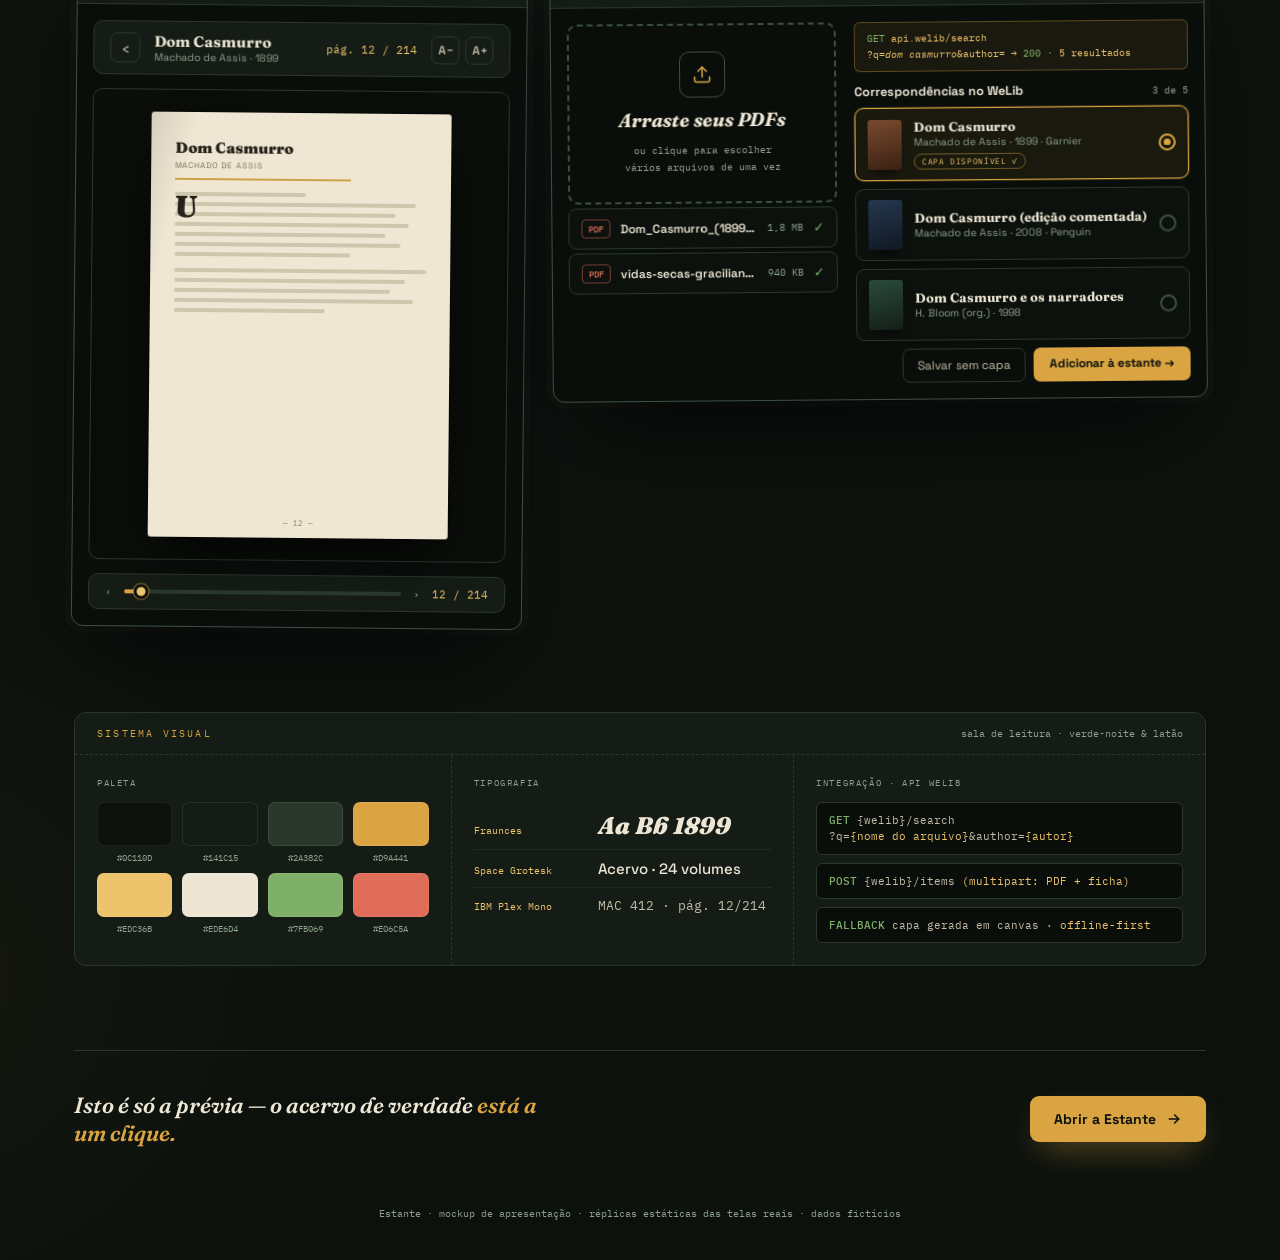
==== commit 4af2ce34: "task snapshot 93819e3c-6304-4dd9-9552-b04cd0d54673" ====
--- a/public/mockup.html
+++ b/public/mockup.html
@@ -317,11 +317,12 @@
 
   <header class="masthead">
     <div>
-      <p class="kicker mono">Biblioteca virtual <b>·</b> PDF <b>·</b> Open Library API</p>
+      <p class="kicker mono">Biblioteca virtual <b>·</b> PDF <b>·</b> API WeLib</p>
       <h1>Estante<span class="amp">.</span></h1>
       <p class="lede">
-        Envie PDFs, receba capas e fichas catalográficas do <strong style="color:var(--brass2)">Open Library</strong>
-        e leia direto no navegador — com progresso salvo página a página e todo o acervo guardado no seu dispositivo.
+        Envie PDFs, receba capas e fichas catalográficas da <strong style="color:var(--brass2)">API WeLib</strong>
+        e leia direto no navegador — com progresso salvo página a página, sincronização com a biblioteca e todo o
+        acervo guardado no seu dispositivo.
       </p>
     </div>
     <div class="stamp">Mockup<small>uso interno · 2026</small></div>
@@ -329,7 +330,7 @@
 
   <div class="specrow reveal">
     <div><p class="k">Plataforma</p><p class="v">Web app <em>(SPA)</em></p></div>
-    <div><p class="k">Integração</p><p class="v">Open Library <em>API</em></p></div>
+    <div><p class="k">Integração</p><p class="v">WeLib <em>API</em></p></div>
     <div><p class="k">Leitor</p><p class="v">pdf.js <em>canvas</em></p></div>
     <div><p class="k">Armazenamento</p><p class="v">IndexedDB <em>local</em></p></div>
     <div><p class="k">Cadastro</p><p class="v">Zero <em>login</em></p></div>
@@ -346,7 +347,7 @@
           no estilo Dewey. A ficha do acervo resume o essencial e os filtros acompanham o ritmo da leitura.
         </p>
         <div class="points">
-          <span>capas via Open Library</span>
+          <span>catálogo via WeLib</span>
           <span>progresso salvo por página</span>
           <span>drag &amp; drop de PDFs</span>
           <span>vistas estante / lista</span>
@@ -397,7 +398,7 @@
               <div class="inner"><div class="bt">Dom Casmurro</div><div class="ba">Machado de Assis</div></div>
               <div class="star">★</div>
               <div class="prog"><i style="width:62%"></i></div>
-              <div class="ol">OPEN LIBRARY</div>
+              <div class="ol">WELIB API</div>
             </div>
             <div class="wood"></div>
             <div class="cap"><div class="t">Dom Casmurro</div><div class="a">Machado de Assis</div><div class="cn">MAC 412 · 214 p. · 62%</div></div>
@@ -513,10 +514,11 @@
       <div class="sec-head" style="grid-template-columns:auto 1fr;">
         <div class="sec-num" style="font-size:48px;">03</div>
         <div>
-          <h2 style="font-size:26px;">Catalogação Open Library</h2>
+          <h2 style="font-size:26px;">Catalogação WeLib</h2>
           <p style="font-size:13px;">
-            Ao enviar um PDF, a estante consulta o Open Library pelo título do arquivo,
-            oferece capas e metadados reais e deixa você escolher a correspondência certa.
+            Ao enviar um PDF, a estante consulta a API WeLib pelo título do arquivo,
+            oferece capas e metadados reais e deixa você escolher a correspondência certa —
+            e depois sincroniza o volume (PDF + ficha) com a biblioteca.
           </p>
         </div>
       </div>
@@ -550,11 +552,11 @@
             </div>
             <div>
               <div class="api-chip">
-                <span class="mth">GET</span> openlibrary.org/search.json<br/>
-                ?title=<em>dom casmurro</em>&amp;fields=cover_i,author_name → <span class="mth">200</span> · 5 resultados
+                <span class="mth">GET</span> api.welib/search<br/>
+                ?q=<em>dom casmurro</em>&amp;author= → <span class="mth">200</span> · 5 resultados
               </div>
               <div class="res-head">
-                <span class="t">Correspondências no Open Library</span>
+                <span class="t">Correspondências no WeLib</span>
                 <span class="n">3 de 5</span>
               </div>
               <div class="match sel">
@@ -624,10 +626,10 @@
         </div>
       </div>
       <div class="cell">
-        <p class="ck">Integração · Open Library</p>
+        <p class="ck">Integração · API WeLib</p>
         <div class="endpoints">
-          <code><b>GET</b> openlibrary.org/search.json<br/>?title=<em>{nome do arquivo}</em>&amp;fields=cover_i,author_name…</code>
-          <code><b>IMG</b> covers.openlibrary.org/b/id/<em>{cover_i}</em>-L.jpg</code>
+          <code><b>GET</b> {welib}/search<br/>?q=<em>{nome do arquivo}</em>&amp;author=<em>{autor}</em></code>
+          <code><b>POST</b> {welib}/items <em>(multipart: PDF + ficha)</em></code>
           <code><b>FALLBACK</b> capa gerada em canvas · <em>offline-first</em></code>
         </div>
       </div>
